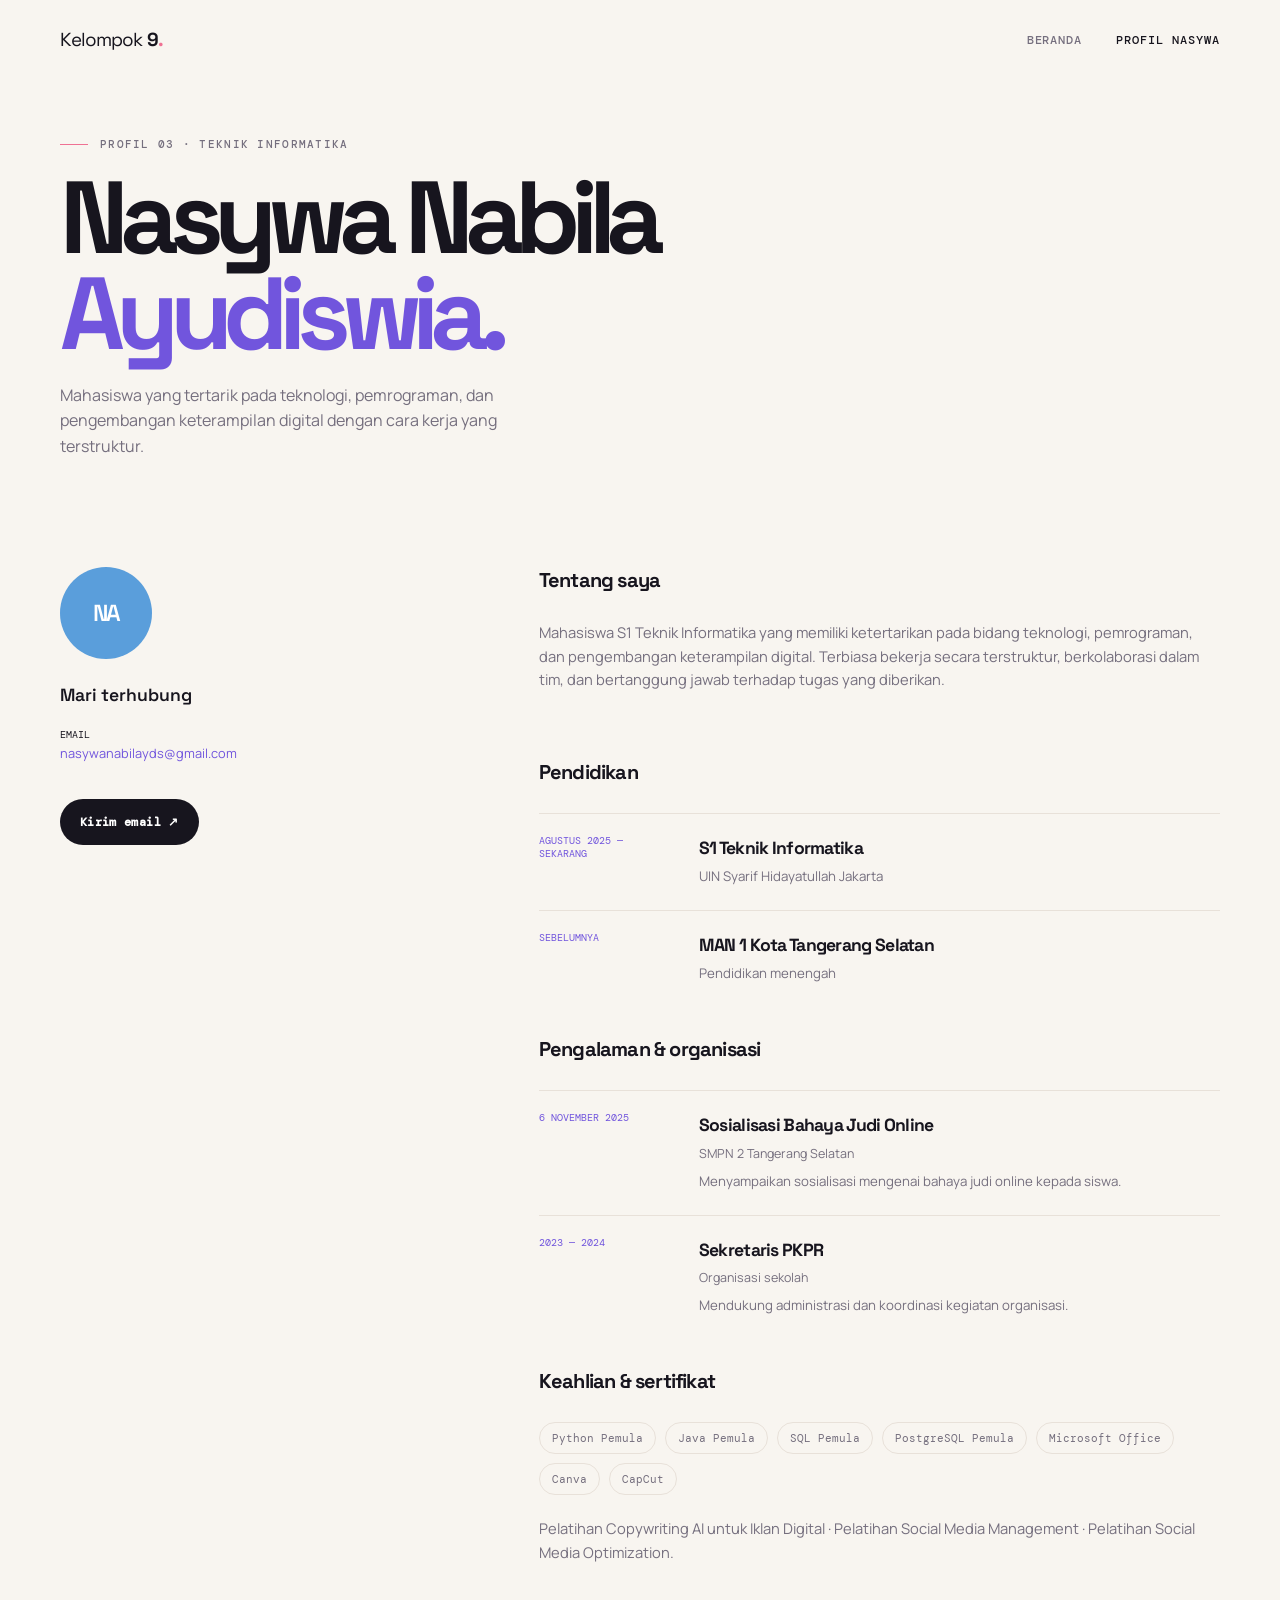
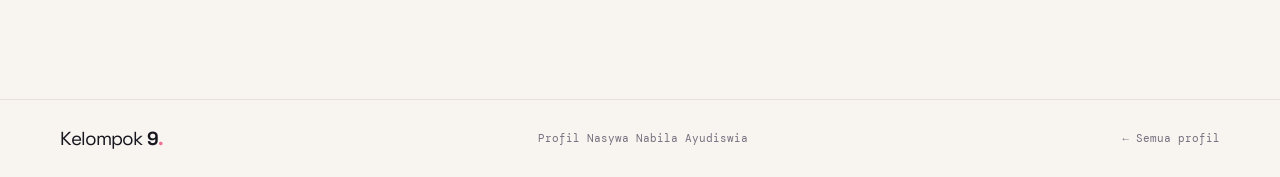
==== nasywa.html @ a2b8135b "Add files via upload" ====
﻿<!doctype html>
<html lang="id">
<head>
  <meta charset="UTF-8"><meta name="viewport" content="width=device-width, initial-scale=1">
  <meta name="description" content="Profil Nasywa Nabila Ayudiswia."><title>Nasywa Nabila Ayudiswia — Kelompok 9</title>
  <link rel="stylesheet" href="styles.css">
</head>
<body class="detail-nasywa">
  <header class="site-header detail-header"><nav class="nav shell" aria-label="Navigasi utama"><a class="logo" href="index.html"><span>Kelompok</span> 9<span class="logo-dot">.</span></a><button class="menu-toggle" aria-expanded="false" aria-controls="site-menu">Menu</button><div class="nav-links" id="site-menu"><a href="index.html">Beranda</a><a class="active" href="nasywa.html">Profil Nasywa</a></div></nav></header>
  <main>
    <section class="detail-hero shell reveal"><p class="kicker"><span class="kicker-line"></span> Profil 03 · Teknik Informatika</p><h1>Nasywa Nabila<br><em>Ayudiswia.</em></h1><p class="detail-subtitle">Mahasiswa yang tertarik pada teknologi, pemrograman, dan pengembangan keterampilan digital dengan cara kerja yang terstruktur.</p></section>
    <section class="detail-layout shell">
      <aside class="detail-sidebar reveal"><div class="avatar">NA</div><p class="sidebar-title">Mari terhubung</p><ul class="contact-list"><li><strong>Email</strong><a href="mailto:nasywanabilayds@gmail.com">nasywanabilayds@gmail.com</a></li></ul><a class="button" href="mailto:nasywanabilayds@gmail.com">Kirim email ↗</a></aside>
      <div class="detail-content">
        <article class="content-block reveal"><h2>Tentang saya</h2><p>Mahasiswa S1 Teknik Informatika yang memiliki ketertarikan pada bidang teknologi, pemrograman, dan pengembangan keterampilan digital. Terbiasa bekerja secara terstruktur, berkolaborasi dalam tim, dan bertanggung jawab terhadap tugas yang diberikan.</p></article>
        <article class="content-block reveal"><h2>Pendidikan</h2><div class="timeline"><div class="timeline-item"><div class="timeline-date">Agustus 2025 — Sekarang</div><div><h3>S1 Teknik Informatika</h3><p class="timeline-place">UIN Syarif Hidayatullah Jakarta</p></div></div><div class="timeline-item"><div class="timeline-date">Sebelumnya</div><div><h3>MAN 1 Kota Tangerang Selatan</h3><p class="timeline-place">Pendidikan menengah</p></div></div></div></article>
        <article class="content-block reveal"><h2>Pengalaman & organisasi</h2><div class="timeline"><div class="timeline-item"><div class="timeline-date">6 November 2025</div><div><h3>Sosialisasi Bahaya Judi Online</h3><p class="timeline-place">SMPN 2 Tangerang Selatan</p><p>Menyampaikan sosialisasi mengenai bahaya judi online kepada siswa.</p></div></div><div class="timeline-item"><div class="timeline-date">2023 — 2024</div><div><h3>Sekretaris PKPR</h3><p class="timeline-place">Organisasi sekolah</p><p>Mendukung administrasi dan koordinasi kegiatan organisasi.</p></div></div></div></article>
        <article class="content-block reveal"><h2>Keahlian & sertifikat</h2><ul class="tag-list"><li>Python Pemula</li><li>Java Pemula</li><li>SQL Pemula</li><li>PostgreSQL Pemula</li><li>Microsoft Office</li><li>Canva</li><li>CapCut</li></ul><p style="margin-top:22px">Pelatihan Copywriting AI untuk Iklan Digital · Pelatihan Social Media Management · Pelatihan Social Media Optimization.</p></article>
      </div>
    </section>
  </main>
  <footer class="site-footer"><div class="shell footer-inner"><a class="logo" href="index.html"><span>Kelompok</span> 9<span class="logo-dot">.</span></a><p>Profil Nasywa Nabila Ayudiswia</p><a href="index.html" class="back-top">← Semua profil</a></div></footer>
  <script src="script.js"></script>
</body>
</html>
---- styles.css ----
@import url('https://fonts.googleapis.com/css2?family=DM+Mono:wght@400;500&family=Manrope:wght@400;500;600;700;800&family=Space+Grotesk:wght@400;500;600;700&display=swap');

:root {
  --ink: #17151e;
  --muted: #756f7e;
  --paper: #f8f5f0;
  --white: #fffdf9;
  --line: #e8e1d9;
  --violet: #7155dd;
  --pink: #ef7193;
  --orange: #f4a261;
  --cyan: #68c8c3;
}
* { box-sizing: border-box; }
html { scroll-behavior: smooth; }
body { margin: 0; color: var(--ink); background: var(--paper); font-family: "Manrope", sans-serif; line-height: 1.6; overflow-x: hidden; }
a { color: inherit; text-decoration: none; }
.shell { width: min(1160px, calc(100% - 64px)); margin: 0 auto; }
.site-glow { position: fixed; z-index: -1; width: 480px; height: 480px; border-radius: 50%; filter: blur(4px); opacity: .22; pointer-events: none; }
.site-glow-one { top: -260px; right: -140px; background: #dfcafc; }
.site-glow-two { bottom: -320px; left: -160px; background: #ffd7c4; }
.site-header { padding: 27px 0; }
.nav { display: flex; align-items: center; justify-content: space-between; }
.logo { font: 700 1.18rem "Space Grotesk", sans-serif; letter-spacing: -.05em; }
.logo span:first-child { font-weight: 400; }
.logo-dot { color: var(--pink); }
.nav-links { display: flex; gap: 34px; color: var(--muted); font: 500 .76rem "DM Mono", monospace; text-transform: uppercase; letter-spacing: .08em; }
.nav-links a { transition: color .2s ease; }
.nav-links a:hover, .nav-links a.active { color: var(--ink); }
.menu-toggle { display: none; border: 0; background: transparent; font: 500 .75rem "DM Mono", monospace; text-transform: uppercase; }
.hero { min-height: 650px; display: grid; grid-template-columns: 1fr 1fr; gap: 45px; align-items: center; padding: 55px 0 100px; }
.kicker { display: flex; align-items: center; gap: 12px; margin: 0 0 24px; color: var(--muted); font: 500 .67rem "DM Mono", monospace; letter-spacing: .12em; text-transform: uppercase; }
.kicker-line { width: 28px; height: 1px; background: var(--pink); }
h1, h2, h3, p { margin-top: 0; }
h1, h2, h3 { font-family: "Space Grotesk", sans-serif; }
h1 { margin-bottom: 28px; font-size: clamp(3.2rem, 7vw, 6.5rem); line-height: .94; letter-spacing: -.09em; }
h1 em, h2 em { color: var(--violet); font-style: normal; }
.hero-text { max-width: 475px; margin-bottom: 34px; color: var(--muted); font-size: 1rem; }
.button { display: inline-flex; align-items: center; gap: 18px; padding: 15px 20px; border-radius: 100px; font: 600 .73rem "DM Mono", monospace; letter-spacing: .03em; transition: transform .2s ease, box-shadow .2s ease; }
.button:hover { transform: translateY(-3px); box-shadow: 0 12px 25px rgba(113, 85, 221, .2); }
.button-primary { color: #fff; background: var(--ink); }
.button-primary span { color: #bdaeff; font-size: 1rem; }
.hero-art { position: relative; min-height: 425px; }
.orbit { position: absolute; border: 1px solid #ded4f3; border-radius: 50%; transform: rotate(-25deg); }
.orbit-one { width: 390px; height: 250px; top: 88px; left: 35px; }
.orbit-two { width: 300px; height: 180px; top: 120px; left: 92px; border-color: #f3d2d7; transform: rotate(45deg); }
.hero-card { position: absolute; width: 170px; padding: 19px; border-radius: 17px; box-shadow: 0 18px 35px rgba(46, 35, 65, .12); animation: float 5s ease-in-out infinite; }
.hero-card span { display: block; margin-bottom: 30px; color: rgba(23, 21, 30, .5); font: .66rem "DM Mono", monospace; }
.hero-card strong { display: block; font: 600 1.35rem "Space Grotesk", sans-serif; }
.hero-card small { color: rgba(23, 21, 30, .58); font-size: .66rem; }
.card-aura { top: 50px; left: 38px; background: #ffd2df; transform: rotate(-8deg); }
.card-aida { right: 4px; top: 155px; background: #d8cbff; animation-delay: -2s; transform: rotate(8deg); }
.card-nasywa { bottom: 16px; left: 110px; background: #cfe8ff; animation-delay: -3.5s; transform: rotate(-4deg); }
.hero-star { position: absolute; color: var(--pink); font-size: 2.4rem; animation: spin 8s linear infinite; }
.star-one { top: 24px; right: 70px; }.star-two { bottom: 32px; left: 16px; color: var(--violet); font-size: 1.7rem; animation-direction: reverse; }
.profiles { padding: 65px 0 120px; }
.section-intro { display: flex; align-items: end; justify-content: space-between; margin-bottom: 50px; }
.section-intro h2 { margin: 0; font-size: clamp(2.3rem, 4vw, 4rem); line-height: .98; letter-spacing: -.08em; }
.profile-grid { display: grid; grid-template-columns: repeat(3, 1fr); gap: 18px; }
.profile-card { min-height: 455px; display: flex; flex-direction: column; padding: 25px; border-radius: 20px; border: 1px solid transparent; transition: transform .28s ease, box-shadow .28s ease; }
.profile-card:hover { transform: translateY(-10px); box-shadow: 0 25px 45px rgba(45, 35, 65, .1); }
.profile-aura { background: #ffd2df; }.profile-aida { background: #ded5ff; }.profile-nasywa { background: #cfe8ff; }
.card-top { display: flex; justify-content: space-between; color: rgba(23, 21, 30, .58); font: .7rem "DM Mono", monospace; }
.arrow { font-size: 1.2rem; color: var(--ink); }
.avatar { width: 92px; height: 92px; display: grid; place-items: center; margin: 47px 0 23px; border-radius: 50%; color: #fff; font: 600 1.45rem "Space Grotesk", sans-serif; letter-spacing: -.07em; }
.avatar-aura { background: #e985a5; }.avatar-aida { background: #8d70e8; }.avatar-nasywa { background: #5a9edb; }
.card-role { margin-bottom: 9px; color: rgba(23, 21, 30, .6); font: .65rem "DM Mono", monospace; text-transform: uppercase; letter-spacing: .03em; }
.profile-card h3 { margin-bottom: 15px; font-size: 1.75rem; line-height: 1; letter-spacing: -.07em; }
.card-description { max-width: 260px; margin-bottom: 24px; color: rgba(23, 21, 30, .68); font-size: .83rem; }
.card-link { margin-top: auto; font: 600 .72rem "DM Mono", monospace; }.card-link span { padding-left: 7px; font-size: 1rem; }
.about-strip { display: grid; grid-template-columns: 95px 1fr 1fr; gap: 30px; align-items: center; padding: 68px 0; border-top: 1px solid var(--line); }
.about-mark { color: var(--pink); font-size: 3.6rem; }.about-strip h2 { margin: 0; font-size: clamp(1.8rem, 3vw, 2.7rem); line-height: 1; letter-spacing: -.07em; }.about-strip .kicker { margin-bottom: 18px; }.about-strip > p:last-child { margin: 0; color: var(--muted); font-size: .9rem; }
.site-footer { padding: 26px 0; border-top: 1px solid var(--line); }.footer-inner { display: flex; justify-content: space-between; align-items: center; gap: 20px; }.footer-inner p, .back-top { margin: 0; color: var(--muted); font: .67rem "DM Mono", monospace; }.back-top:hover { color: var(--ink); }
.reveal { opacity: 0; transform: translateY(22px); transition: opacity .7s ease, transform .7s ease; }.reveal.is-visible { opacity: 1; transform: translateY(0); }.reveal-delay { transition-delay: .13s; }.reveal-delay-two { transition-delay: .26s; }
@keyframes float { 0%, 100% { translate: 0 0; } 50% { translate: 0 -13px; } } @keyframes spin { to { rotate: 360deg; } }

/* Detail pages */
.detail-header { padding-bottom: 20px; }.detail-hero { padding: 65px 0 85px; }.detail-hero .kicker { margin-bottom: 19px; }.detail-hero h1 { max-width: 750px; margin-bottom: 20px; font-size: clamp(3.3rem, 8vw, 7.2rem); }.detail-subtitle { max-width: 520px; color: var(--muted); font-size: 1rem; }.detail-layout { display: grid; grid-template-columns: .75fr 1.25fr; gap: 70px; padding-bottom: 120px; }.detail-sidebar { padding-top: 7px; }.detail-sidebar .avatar { margin: 0 0 25px; }.sidebar-title { margin-bottom: 22px; font: 600 1.1rem "Space Grotesk", sans-serif; }.contact-list { display: grid; gap: 15px; margin: 0 0 35px; padding: 0; list-style: none; }.contact-list li { color: var(--muted); font-size: .8rem; }.contact-list strong { display: block; margin-bottom: 2px; color: var(--ink); font: .62rem "DM Mono", monospace; text-transform: uppercase; }.contact-list a { color: var(--violet); }.detail-sidebar .button { background: var(--ink); color: #fff; }.detail-content { display: grid; gap: 45px; }.content-block { padding-top: 4px; }.content-block h2 { margin-bottom: 25px; font-size: 1.25rem; letter-spacing: -.04em; }.content-block > p { color: var(--muted); font-size: .92rem; }.timeline { display: grid; gap: 23px; }.timeline-item { display: grid; grid-template-columns: 135px 1fr; gap: 25px; padding-top: 20px; border-top: 1px solid var(--line); }.timeline-date { color: var(--violet); font: .65rem "DM Mono", monospace; text-transform: uppercase; }.timeline-item h3 { margin-bottom: 4px; font-size: 1.1rem; letter-spacing: -.04em; }.timeline-place { margin-bottom: 7px; color: var(--muted); font-size: .78rem; }.timeline-item p:last-child { margin: 0; color: var(--muted); font-size: .83rem; }.tag-list { display: flex; flex-wrap: wrap; gap: 9px; margin: 0; padding: 0; list-style: none; }.tag-list li { padding: 8px 12px; border: 1px solid var(--line); border-radius: 100px; color: var(--muted); font: .68rem "DM Mono", monospace; }
.detail-aura .avatar { background: #e985a5; }.detail-aida .avatar { background: #8d70e8; }.detail-nasywa .avatar { background: #5a9edb; }
@media (max-width: 800px) { .shell { width: min(100% - 34px, 600px); }.hero { grid-template-columns: 1fr; padding: 35px 0 75px; }.hero-art { min-height: 390px; margin-top: -5px; }.profile-grid { grid-template-columns: 1fr; }.profile-card { min-height: 390px; }.section-intro { display: block; }.section-intro .kicker { margin-bottom: 18px; }.about-strip { grid-template-columns: 1fr; gap: 12px; }.about-mark { display: none; }.footer-inner { align-items: flex-start; flex-direction: column; gap: 10px; }.detail-layout { grid-template-columns: 1fr; gap: 50px; padding-bottom: 80px; }.detail-hero { padding: 35px 0 60px; }.detail-sidebar { padding-top: 0; }.detail-sidebar .avatar { margin-top: 0; }.timeline-item { grid-template-columns: 1fr; gap: 7px; } }
@media (max-width: 560px) { .site-header { padding: 20px 0; }.menu-toggle { display: block; }.nav-links { position: absolute; top: 62px; right: 17px; z-index: 3; display: none; flex-direction: column; gap: 16px; padding: 18px 20px; border-radius: 12px; background: var(--white); box-shadow: 0 12px 30px rgba(45, 35, 65, .12); }.nav-links.open { display: flex; }.hero-art { transform: scale(.82); transform-origin: top left; width: 122%; }.profile-card { min-height: 400px; }.detail-hero h1 { font-size: clamp(3rem, 17vw, 5.1rem); } }
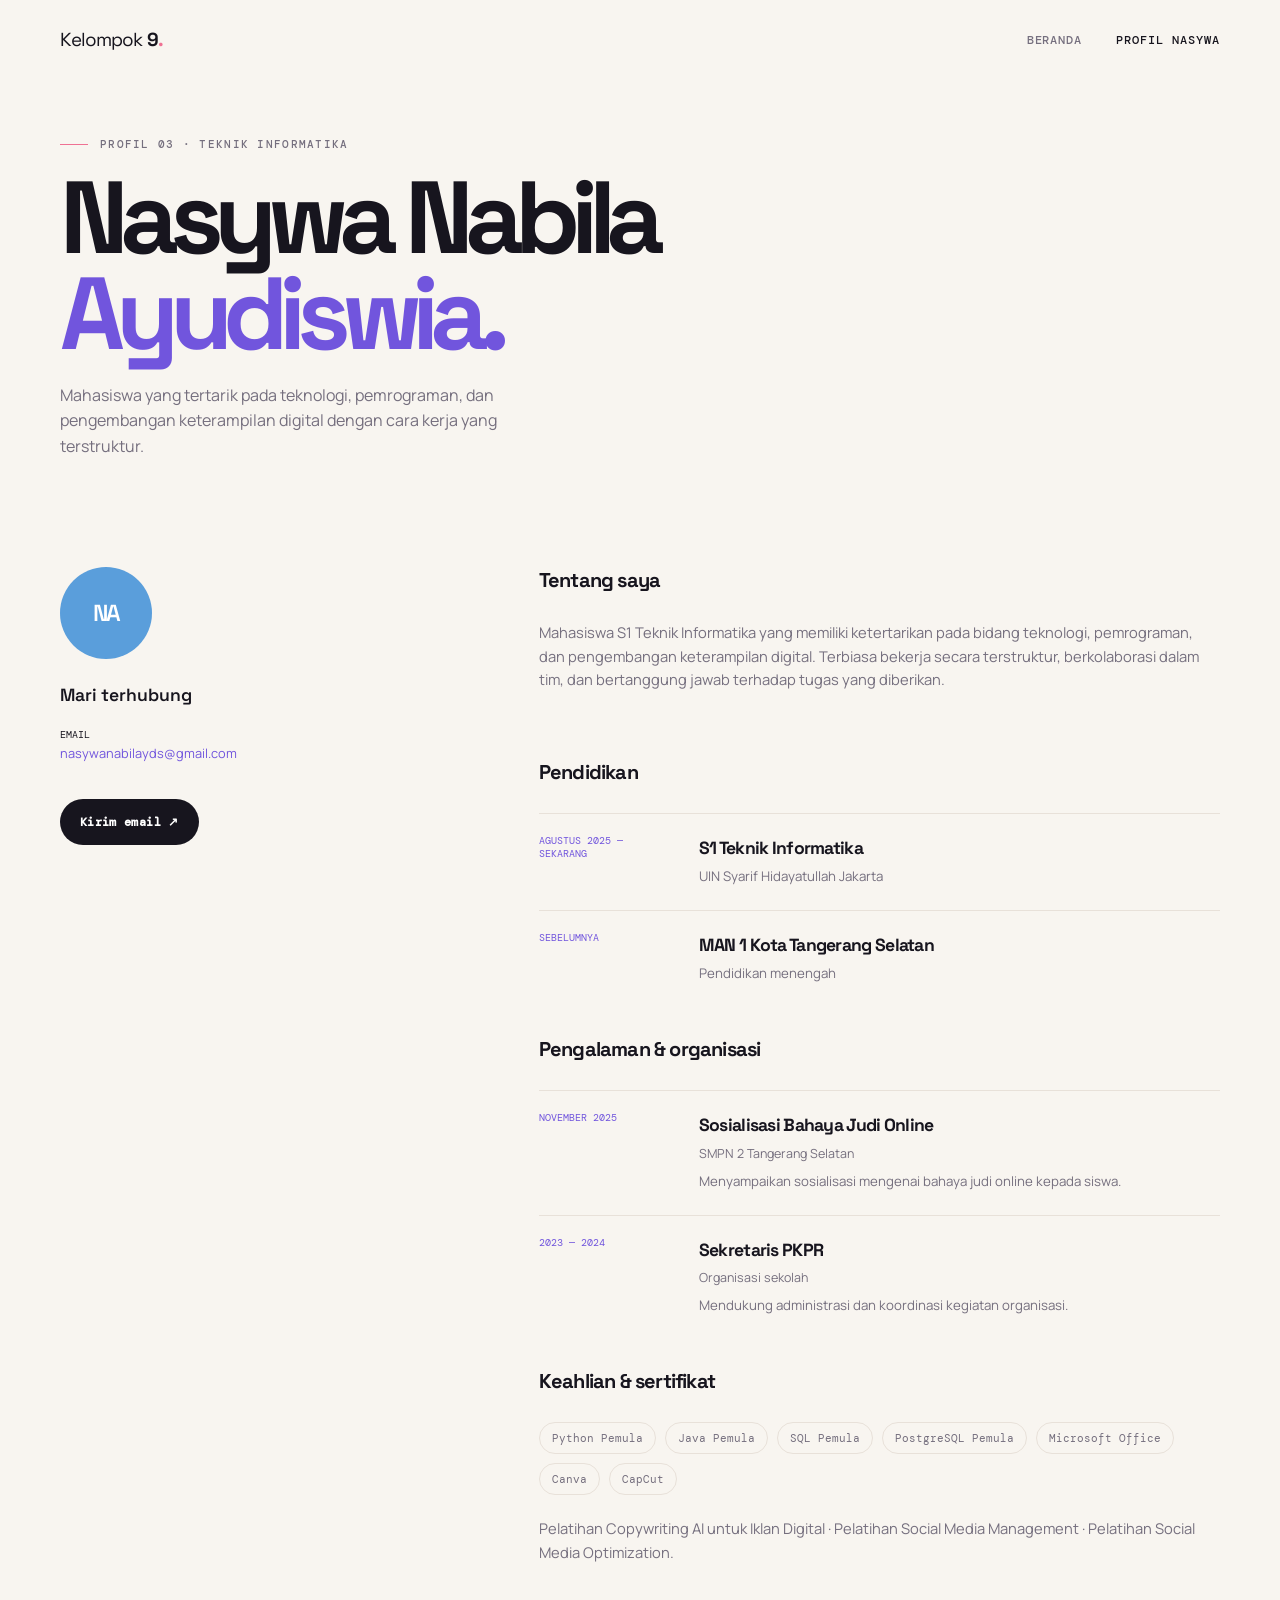
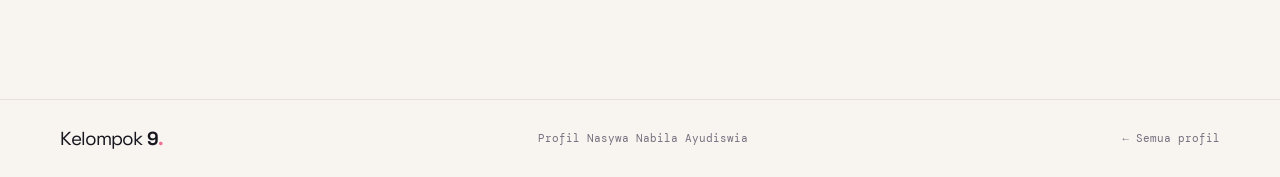
==== commit bca898a1: "Update experience and organization section in nasywa.html" ====
--- a/nasywa.html
+++ b/nasywa.html
@@ -1,26 +1,26 @@
-﻿<!doctype html>
-<html lang="id">
-<head>
-  <meta charset="UTF-8"><meta name="viewport" content="width=device-width, initial-scale=1">
-  <meta name="description" content="Profil Nasywa Nabila Ayudiswia."><title>Nasywa Nabila Ayudiswia — Kelompok 9</title>
-  <link rel="stylesheet" href="styles.css">
-</head>
-<body class="detail-nasywa">
-  <header class="site-header detail-header"><nav class="nav shell" aria-label="Navigasi utama"><a class="logo" href="index.html"><span>Kelompok</span> 9<span class="logo-dot">.</span></a><button class="menu-toggle" aria-expanded="false" aria-controls="site-menu">Menu</button><div class="nav-links" id="site-menu"><a href="index.html">Beranda</a><a class="active" href="nasywa.html">Profil Nasywa</a></div></nav></header>
-  <main>
-    <section class="detail-hero shell reveal"><p class="kicker"><span class="kicker-line"></span> Profil 03 · Teknik Informatika</p><h1>Nasywa Nabila<br><em>Ayudiswia.</em></h1><p class="detail-subtitle">Mahasiswa yang tertarik pada teknologi, pemrograman, dan pengembangan keterampilan digital dengan cara kerja yang terstruktur.</p></section>
-    <section class="detail-layout shell">
-      <aside class="detail-sidebar reveal"><div class="avatar">NA</div><p class="sidebar-title">Mari terhubung</p><ul class="contact-list"><li><strong>Email</strong><a href="mailto:nasywanabilayds@gmail.com">nasywanabilayds@gmail.com</a></li></ul><a class="button" href="mailto:nasywanabilayds@gmail.com">Kirim email ↗</a></aside>
-      <div class="detail-content">
-        <article class="content-block reveal"><h2>Tentang saya</h2><p>Mahasiswa S1 Teknik Informatika yang memiliki ketertarikan pada bidang teknologi, pemrograman, dan pengembangan keterampilan digital. Terbiasa bekerja secara terstruktur, berkolaborasi dalam tim, dan bertanggung jawab terhadap tugas yang diberikan.</p></article>
-        <article class="content-block reveal"><h2>Pendidikan</h2><div class="timeline"><div class="timeline-item"><div class="timeline-date">Agustus 2025 — Sekarang</div><div><h3>S1 Teknik Informatika</h3><p class="timeline-place">UIN Syarif Hidayatullah Jakarta</p></div></div><div class="timeline-item"><div class="timeline-date">Sebelumnya</div><div><h3>MAN 1 Kota Tangerang Selatan</h3><p class="timeline-place">Pendidikan menengah</p></div></div></div></article>
-        <article class="content-block reveal"><h2>Pengalaman & organisasi</h2><div class="timeline"><div class="timeline-item"><div class="timeline-date">6 November 2025</div><div><h3>Sosialisasi Bahaya Judi Online</h3><p class="timeline-place">SMPN 2 Tangerang Selatan</p><p>Menyampaikan sosialisasi mengenai bahaya judi online kepada siswa.</p></div></div><div class="timeline-item"><div class="timeline-date">2023 — 2024</div><div><h3>Sekretaris PKPR</h3><p class="timeline-place">Organisasi sekolah</p><p>Mendukung administrasi dan koordinasi kegiatan organisasi.</p></div></div></div></article>
-        <article class="content-block reveal"><h2>Keahlian & sertifikat</h2><ul class="tag-list"><li>Python Pemula</li><li>Java Pemula</li><li>SQL Pemula</li><li>PostgreSQL Pemula</li><li>Microsoft Office</li><li>Canva</li><li>CapCut</li></ul><p style="margin-top:22px">Pelatihan Copywriting AI untuk Iklan Digital · Pelatihan Social Media Management · Pelatihan Social Media Optimization.</p></article>
-      </div>
-    </section>
-  </main>
-  <footer class="site-footer"><div class="shell footer-inner"><a class="logo" href="index.html"><span>Kelompok</span> 9<span class="logo-dot">.</span></a><p>Profil Nasywa Nabila Ayudiswia</p><a href="index.html" class="back-top">← Semua profil</a></div></footer>
-  <script src="script.js"></script>
-</body>
-</html>
+﻿<!doctype html>
+<html lang="id">
+<head>
+  <meta charset="UTF-8"><meta name="viewport" content="width=device-width, initial-scale=1">
+  <meta name="description" content="Profil Nasywa Nabila Ayudiswia."><title>Nasywa Nabila Ayudiswia — Kelompok 9</title>
+  <link rel="stylesheet" href="styles.css">
+</head>
+<body class="detail-nasywa">
+  <header class="site-header detail-header"><nav class="nav shell" aria-label="Navigasi utama"><a class="logo" href="index.html"><span>Kelompok</span> 9<span class="logo-dot">.</span></a><button class="menu-toggle" aria-expanded="false" aria-controls="site-menu">Menu</button><div class="nav-links" id="site-menu"><a href="index.html">Beranda</a><a class="active" href="nasywa.html">Profil Nasywa</a></div></nav></header>
+  <main>
+    <section class="detail-hero shell reveal"><p class="kicker"><span class="kicker-line"></span> Profil 03 · Teknik Informatika</p><h1>Nasywa Nabila<br><em>Ayudiswia.</em></h1><p class="detail-subtitle">Mahasiswa yang tertarik pada teknologi, pemrograman, dan pengembangan keterampilan digital dengan cara kerja yang terstruktur.</p></section>
+    <section class="detail-layout shell">
+      <aside class="detail-sidebar reveal"><div class="avatar">NA</div><p class="sidebar-title">Mari terhubung</p><ul class="contact-list"><li><strong>Email</strong><a href="mailto:nasywanabilayds@gmail.com">nasywanabilayds@gmail.com</a></li></ul><a class="button" href="mailto:nasywanabilayds@gmail.com">Kirim email ↗</a></aside>
+      <div class="detail-content">
+        <article class="content-block reveal"><h2>Tentang saya</h2><p>Mahasiswa S1 Teknik Informatika yang memiliki ketertarikan pada bidang teknologi, pemrograman, dan pengembangan keterampilan digital. Terbiasa bekerja secara terstruktur, berkolaborasi dalam tim, dan bertanggung jawab terhadap tugas yang diberikan.</p></article>
+        <article class="content-block reveal"><h2>Pendidikan</h2><div class="timeline"><div class="timeline-item"><div class="timeline-date">Agustus 2025 — Sekarang</div><div><h3>S1 Teknik Informatika</h3><p class="timeline-place">UIN Syarif Hidayatullah Jakarta</p></div></div><div class="timeline-item"><div class="timeline-date">Sebelumnya</div><div><h3>MAN 1 Kota Tangerang Selatan</h3><p class="timeline-place">Pendidikan menengah</p></div></div></div></article>
+        <article class="content-block reveal"><h2>Pengalaman & organisasi</h2><div class="timeline"><div class="timeline-item"><div class="timeline-date">November 2025</div><div><h3>Sosialisasi Bahaya Judi Online</h3><p class="timeline-place">SMPN 2 Tangerang Selatan</p><p>Menyampaikan sosialisasi mengenai bahaya judi online kepada siswa.</p></div></div><div class="timeline-item"><div class="timeline-date">2023 — 2024</div><div><h3>Sekretaris PKPR</h3><p class="timeline-place">Organisasi sekolah</p><p>Mendukung administrasi dan koordinasi kegiatan organisasi.</p></div></div></div></article>
+        <article class="content-block reveal"><h2>Keahlian & sertifikat</h2><ul class="tag-list"><li>Python Pemula</li><li>Java Pemula</li><li>SQL Pemula</li><li>PostgreSQL Pemula</li><li>Microsoft Office</li><li>Canva</li><li>CapCut</li></ul><p style="margin-top:22px">Pelatihan Copywriting AI untuk Iklan Digital · Pelatihan Social Media Management · Pelatihan Social Media Optimization.</p></article>
+      </div>
+    </section>
+  </main>
+  <footer class="site-footer"><div class="shell footer-inner"><a class="logo" href="index.html"><span>Kelompok</span> 9<span class="logo-dot">.</span></a><p>Profil Nasywa Nabila Ayudiswia</p><a href="index.html" class="back-top">← Semua profil</a></div></footer>
+  <script src="script.js"></script>
+</body>
+</html>
 
